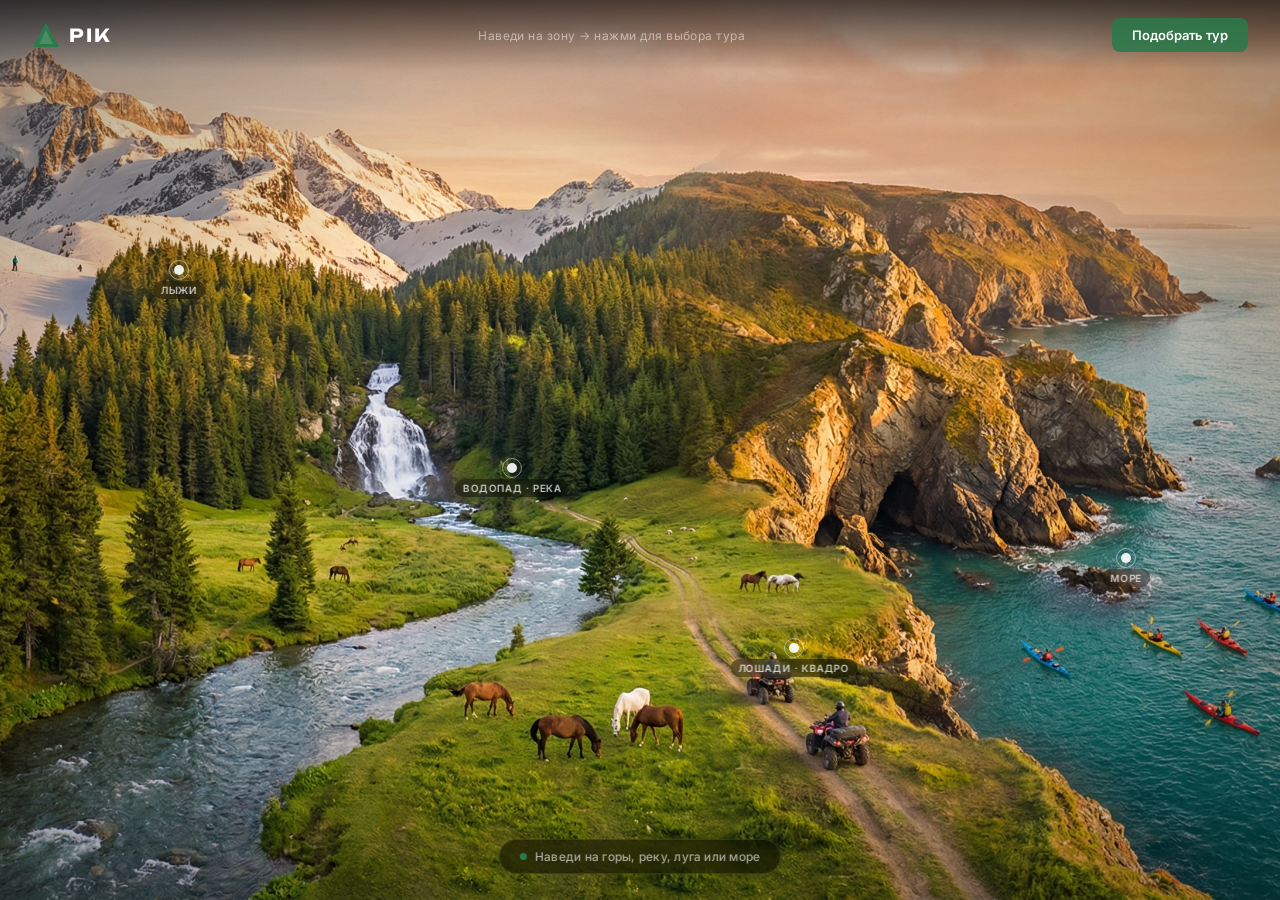
==== index.html @ 6c4aacc4 "PIK — интерактивная карта туров" ====
<!DOCTYPE html>
<html lang="ru">
<head>
  <meta charset="UTF-8"/>
  <meta name="viewport" content="width=device-width, initial-scale=1.0"/>
  <title>PIK — Туры в горах, реках, на равнинах и море</title>
  <link rel="preconnect" href="https://fonts.googleapis.com"/>
  <link rel="preconnect" href="https://fonts.gstatic.com" crossorigin/>
  <link href="https://fonts.googleapis.com/css2?family=Unbounded:wght@400;700&family=Inter:wght@400;500;600&display=swap" rel="stylesheet"/>
  <style>
    *, *::before, *::after { box-sizing: border-box; margin: 0; padding: 0; }

    html, body {
      width: 100%; height: 100%;
      overflow: hidden;
      background: #080f0b;
      font-family: 'Inter', sans-serif;
      -webkit-tap-highlight-color: transparent;
    }

    /* ── FULL-SCREEN IMAGE ── */
    #scene {
      position: fixed;
      inset: 0;
      width: 100%; height: 100%;
    }

    #panorama {
      width: 100%; height: 100%;
      object-fit: cover;
      object-position: center;
      display: block;
      pointer-events: none;
      user-select: none;
    }

    /* ── DARK VIGNETTE ── */
    #vignette {
      position: fixed; inset: 0;
      background: radial-gradient(ellipse 80% 80% at 50% 50%, transparent 40%, rgba(0,0,0,0.45) 100%);
      pointer-events: none;
      z-index: 2;
    }

    /* ── SVG HOTSPOT LAYER ── */
    #hotspots {
      position: fixed; inset: 0;
      width: 100%; height: 100%;
      z-index: 10;
      cursor: crosshair;
    }

    .zone {
      fill: transparent;
      cursor: pointer;
      transition: fill 0.2s;
    }
    .zone:hover  { fill: rgba(255,255,255,0.08); }
    .zone.active { fill: rgba(255,255,255,0.13); }

    /* ── HOVER TOOLTIP ── */
    #tooltip {
      position: fixed;
      z-index: 50;
      pointer-events: none;
      opacity: 0;
      transform: translateY(6px);
      transition: opacity 0.18s ease, transform 0.18s ease;
    }
    #tooltip.show {
      opacity: 1;
      transform: translateY(0);
    }
    .tt-inner {
      background: rgba(8, 15, 11, 0.82);
      backdrop-filter: blur(18px) saturate(1.6);
      -webkit-backdrop-filter: blur(18px) saturate(1.6);
      border: 1px solid rgba(255,255,255,0.13);
      border-radius: 14px;
      padding: 14px 18px 16px;
      min-width: 200px;
      max-width: 240px;
    }
    .tt-icon { font-size: 22px; margin-bottom: 6px; }
    .tt-name {
      font-family: 'Unbounded', sans-serif;
      font-size: 12px;
      font-weight: 700;
      color: #fff;
      letter-spacing: 0.05em;
      text-transform: uppercase;
      margin-bottom: 8px;
    }
    .tt-items {
      list-style: none;
      display: flex;
      flex-direction: column;
      gap: 4px;
    }
    .tt-items li {
      font-size: 12px;
      color: rgba(255,255,255,0.7);
      padding-left: 12px;
      position: relative;
    }
    .tt-items li::before {
      content: '·';
      position: absolute;
      left: 2px;
      color: #2A7A4A;
    }
    .tt-cta {
      display: block;
      margin-top: 12px;
      padding: 8px 0;
      background: #2A7A4A;
      color: #fff;
      text-align: center;
      font-size: 11px;
      font-weight: 600;
      letter-spacing: 0.07em;
      text-transform: uppercase;
      border-radius: 7px;
      text-decoration: none;
      pointer-events: auto;
      transition: background 0.15s;
    }
    .tt-cta:hover, .tt-cta:active { background: #1f5e38; }

    /* ── NAV ── */
    nav {
      position: fixed;
      top: 0; left: 0; right: 0;
      z-index: 100;
      display: flex;
      align-items: center;
      justify-content: space-between;
      padding: 18px 32px;
      background: linear-gradient(to bottom, rgba(0,0,0,0.6) 0%, transparent 100%);
    }
    .logo {
      display: flex; align-items: center; gap: 9px;
      text-decoration: none;
    }
    .logo svg { width: 28px; height: 28px; }
    .logo-text {
      font-family: 'Unbounded', sans-serif;
      font-size: 18px; font-weight: 700;
      color: #fff; letter-spacing: 0.1em;
    }
    .nav-hint {
      font-family: 'Inter', sans-serif;
      font-size: 12px;
      color: rgba(255,255,255,0.5);
      letter-spacing: 0.04em;
    }
    .nav-btn {
      background: rgba(42,122,74,0.85);
      color: #fff; border: none;
      padding: 9px 20px;
      border-radius: 8px;
      font-family: 'Inter', sans-serif;
      font-size: 13px; font-weight: 600;
      cursor: pointer;
      transition: background 0.15s;
    }
    .nav-btn:hover { background: #2A7A4A; }

    /* ── PULSE MARKERS ── */
    .marker {
      position: fixed;
      z-index: 15;
      pointer-events: none;
      transform: translate(-50%, -50%);
    }
    .marker-dot {
      width: 10px; height: 10px;
      border-radius: 50%;
      background: #fff;
      opacity: 0.9;
      position: relative;
    }
    .marker-dot::after {
      content: '';
      position: absolute;
      inset: -5px;
      border-radius: 50%;
      border: 1.5px solid rgba(255,255,255,0.5);
      animation: ping 2s ease-out infinite;
    }
    @keyframes ping {
      0%   { transform: scale(1); opacity: 0.7; }
      70%  { transform: scale(2.2); opacity: 0; }
      100% { transform: scale(2.2); opacity: 0; }
    }
    .marker-label {
      position: absolute;
      top: 16px; left: 50%;
      transform: translateX(-50%);
      white-space: nowrap;
      font-size: 10px;
      font-weight: 600;
      letter-spacing: 0.06em;
      text-transform: uppercase;
      color: rgba(255,255,255,0.75);
      background: rgba(0,0,0,0.4);
      backdrop-filter: blur(6px);
      padding: 3px 8px;
      border-radius: 10px;
    }

    /* ── BOTTOM INSTRUCTION ── */
    #instruction {
      position: fixed;
      bottom: 26px; left: 50%;
      transform: translateX(-50%);
      z-index: 80;
      display: flex; align-items: center; gap: 8px;
      background: rgba(0,0,0,0.48);
      backdrop-filter: blur(12px);
      border: 1px solid rgba(255,255,255,0.1);
      border-radius: 30px;
      padding: 9px 20px;
      color: rgba(255,255,255,0.6);
      font-size: 12px; font-weight: 500;
      letter-spacing: 0.02em;
      transition: opacity 0.5s;
      pointer-events: none;
    }
    #instruction.fade { opacity: 0; }
    #instr-dot {
      width: 7px; height: 7px;
      border-radius: 50%;
      background: #2A7A4A;
      animation: pulse 1.8s ease-in-out infinite;
      flex-shrink: 0;
    }
    @keyframes pulse {
      0%,100% { opacity:1; transform:scale(1); }
      50% { opacity:0.4; transform:scale(1.5); }
    }
  </style>
</head>
<body>

<!-- NAV -->
<nav>
  <a class="logo" href="#">
    <svg viewBox="0 0 28 28" fill="none" xmlns="http://www.w3.org/2000/svg">
      <polygon points="14,2 27,26 1,26" fill="#2A7A4A"/>
      <polygon points="14,9 21,23 7,23" fill="rgba(255,255,255,0.15)"/>
    </svg>
    <span class="logo-text">PIK</span>
  </a>
  <span class="nav-hint">Наведи на зону → нажми для выбора тура</span>
  <button class="nav-btn" onclick="window.location.href='ski.html'">Подобрать тур</button>
</nav>

<!-- SCENE -->
<div id="scene">
  <img id="panorama" src="img/panorama_seamless.webp" alt="PIK панорама"/>
  <div id="vignette"></div>

  <!-- HOTSPOT SVG — 4 zones mapped to image content -->
  <svg id="hotspots" viewBox="0 0 1000 563" preserveAspectRatio="xMidYMid slice">

    <!-- ZONE 1: Ski / Snow peaks — top-left -->
    <polygon class="zone" id="z-ski"
      data-page="ski.html"
      data-name="Горные лыжи"
      data-icon="⛷️"
      data-tours="Горные лыжи и сноуборд|Хели-ски с вертолёта|Фрирайд по целине|Альпинизм|Ночёвка 3000 м"
      points="0,0 370,0 320,280 170,563 0,563"/>

    <!-- ZONE 2: River / Waterfall / Forest — center -->
    <polygon class="zone" id="z-river"
      data-page="river.html"
      data-name="Реки и водопады"
      data-icon="🏔️"
      data-tours="Треккинг к водопаду|Рафтинг по горной реке|Кемпинг у воды|Конные маршруты|Фотосафари"
      points="370,0 680,0 650,563 170,563 320,280"/>

    <!-- ZONE 3: Meadow / Horses / Quads — center-right -->
    <polygon class="zone" id="z-meadow"
      data-page="meadow.html"
      data-name="Луга и приключения"
      data-icon="🌿"
      data-tours="Квадроциклы по тропам|Конные прогулки|Снегоходы|Велотуры|Глэмпинг у реки"
      points="680,0 820,0 820,563 650,563"/>

    <!-- ZONE 4: Sea / Cliffs / Kayaks — right -->
    <polygon class="zone" id="z-sea"
      data-page="sea.html"
      data-name="Море и побережье"
      data-icon="🌊"
      data-tours="SUP и каякинг|Яхтинг вдоль скал|Кайтсёрфинг|Дайвинг|Морская рыбалка"
      points="820,0 1000,0 1000,563 820,563"/>
  </svg>
</div>

<!-- PULSE MARKERS — pinned to image zones -->
<div class="marker" id="m-ski"    style="left:14%; top:30%">
  <div class="marker-dot"></div>
  <div class="marker-label">Лыжи</div>
</div>
<div class="marker" id="m-river"  style="left:40%; top:52%">
  <div class="marker-dot"></div>
  <div class="marker-label">Водопад · Река</div>
</div>
<div class="marker" id="m-meadow" style="left:62%; top:72%">
  <div class="marker-dot"></div>
  <div class="marker-label">Лошади · Квадро</div>
</div>
<div class="marker" id="m-sea"    style="left:88%; top:62%">
  <div class="marker-dot"></div>
  <div class="marker-label">Море</div>
</div>

<!-- HOVER TOOLTIP -->
<div id="tooltip">
  <div class="tt-inner">
    <div class="tt-icon" id="tt-icon"></div>
    <div class="tt-name" id="tt-name"></div>
    <ul class="tt-items" id="tt-items"></ul>
    <a class="tt-cta" id="tt-cta" href="#">Смотреть все туры →</a>
  </div>
</div>

<!-- INSTRUCTION -->
<div id="instruction">
  <div id="instr-dot"></div>
  Наведи на горы, реку, луга или море
</div>

<script>
  const tooltip  = document.getElementById('tooltip');
  const ttIcon   = document.getElementById('tt-icon');
  const ttName   = document.getElementById('tt-name');
  const ttItems  = document.getElementById('tt-items');
  const ttCta    = document.getElementById('tt-cta');
  const instr    = document.getElementById('instruction');

  let instrHidden = false;
  let activeZone  = null;

  function showTip(zone, mx, my) {
    const icon   = zone.dataset.icon;
    const name   = zone.dataset.name;
    const tours  = zone.dataset.tours.split('|');
    const page   = zone.dataset.page;

    ttIcon.textContent = icon;
    ttName.textContent = name;
    ttItems.innerHTML  = tours.map(t => `<li>${t}</li>`).join('');
    ttCta.href         = page;
    ttCta.textContent  = `Смотреть туры →`;

    tooltip.classList.add('show');
    posTip(mx, my);

    if (!instrHidden) { instrHidden = true; instr.classList.add('fade'); }
  }

  function posTip(mx, my) {
    const W = window.innerWidth, H = window.innerHeight;
    const tip = tooltip.getBoundingClientRect();
    const tw = tip.width  || 240;
    const th = tip.height || 220;
    const MARGIN = 16;
    let left = mx + 20;
    let top  = my - th / 2;
    if (left + tw + MARGIN > W) left = mx - tw - 20;
    if (top < MARGIN) top = MARGIN;
    if (top + th + MARGIN > H) top = H - th - MARGIN;
    tooltip.style.left = left + 'px';
    tooltip.style.top  = top  + 'px';
  }

  function hideTip() {
    tooltip.classList.remove('show');
    activeZone = null;
    document.querySelectorAll('.zone').forEach(z => z.classList.remove('active'));
  }

  // Mouse interaction
  const svg = document.getElementById('hotspots');

  svg.addEventListener('mousemove', e => {
    const els  = document.elementsFromPoint(e.clientX, e.clientY);
    const zone = els.find(el => el.classList && el.classList.contains('zone'));
    if (zone) {
      if (activeZone !== zone) {
        document.querySelectorAll('.zone').forEach(z => z.classList.remove('active'));
        zone.classList.add('active');
        activeZone = zone;
        showTip(zone, e.clientX, e.clientY);
      } else {
        posTip(e.clientX, e.clientY);
      }
    } else {
      hideTip();
    }
  });

  svg.addEventListener('mouseleave', hideTip);

  // Click → navigate to tour page
  svg.addEventListener('click', e => {
    const els  = document.elementsFromPoint(e.clientX, e.clientY);
    const zone = els.find(el => el.classList && el.classList.contains('zone'));
    if (zone) window.location.href = zone.dataset.page;
  });

  // Touch — tap once to show tooltip, tap again to navigate
  svg.addEventListener('touchstart', e => {
    e.preventDefault();
    const t = e.touches[0];
    const els  = document.elementsFromPoint(t.clientX, t.clientY);
    const zone = els.find(el => el.classList && el.classList.contains('zone'));
    if (!zone) { hideTip(); return; }
    if (activeZone === zone) {
      // second tap → go
      window.location.href = zone.dataset.page;
    } else {
      document.querySelectorAll('.zone').forEach(z => z.classList.remove('active'));
      zone.classList.add('active');
      activeZone = zone;
      showTip(zone, t.clientX, t.clientY);
    }
  }, { passive: false });
</script>
</body>
</html>
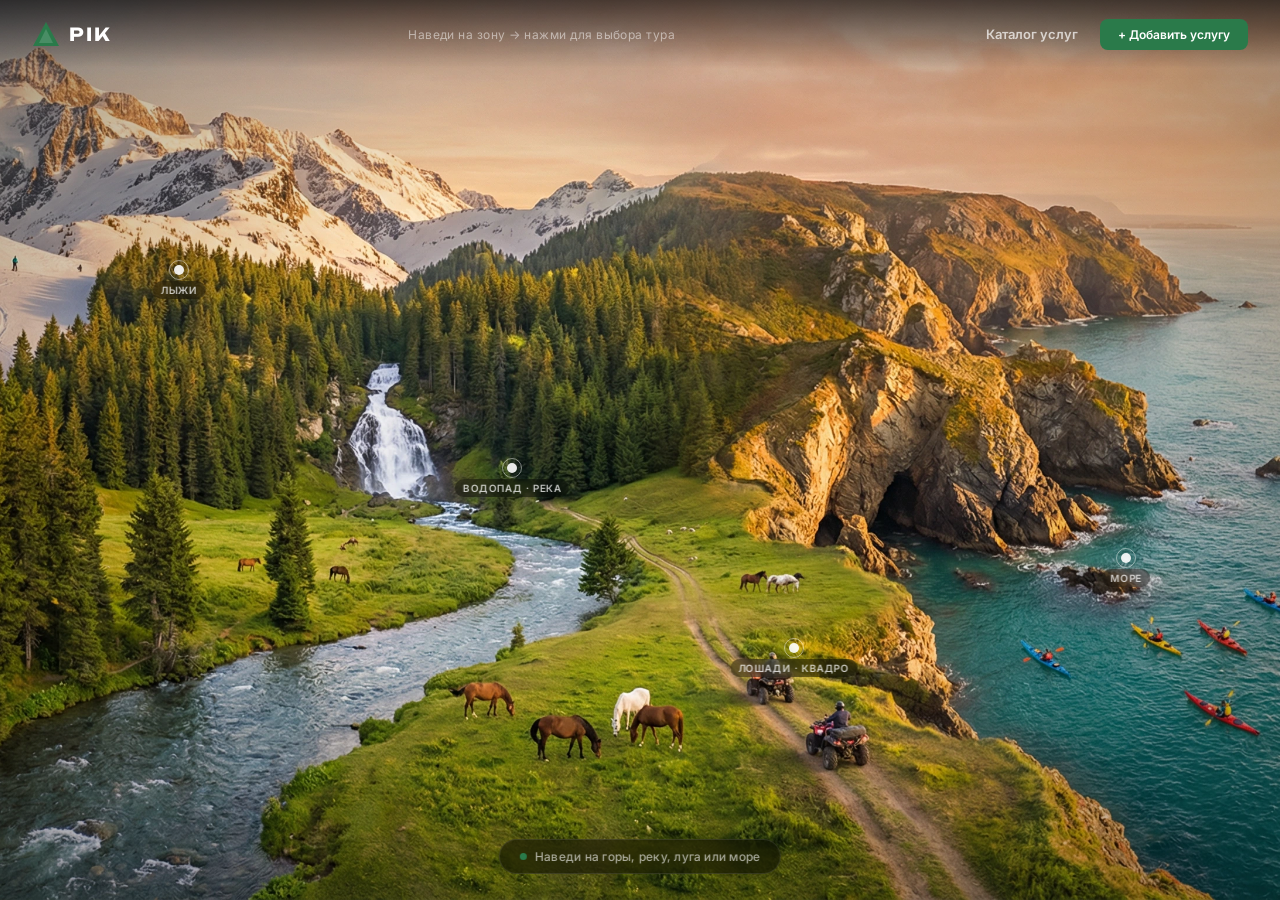
==== commit b3ca06f3: "Add service marketplace: catalog.html + partner.html + nav on all pages" ====
--- a/index.html
+++ b/index.html
@@ -253,7 +253,10 @@
     <span class="logo-text">PIK</span>
   </a>
   <span class="nav-hint">Наведи на зону → нажми для выбора тура</span>
-  <button class="nav-btn" onclick="window.location.href='ski.html'">Подобрать тур</button>
+  <div style="display:flex;gap:8px;align-items:center;">
+    <a href="catalog.html" style="color:rgba(255,255,255,0.7);font-size:13px;font-weight:600;text-decoration:none;padding:8px 14px;">Каталог услуг</a>
+    <a href="partner.html" style="background:#2A7A4A;color:#fff;padding:8px 18px;font-size:12px;border-radius:8px;font-weight:600;text-decoration:none;">+ Добавить услугу</a>
+  </div>
 </nav>
 
 <!-- SCENE -->
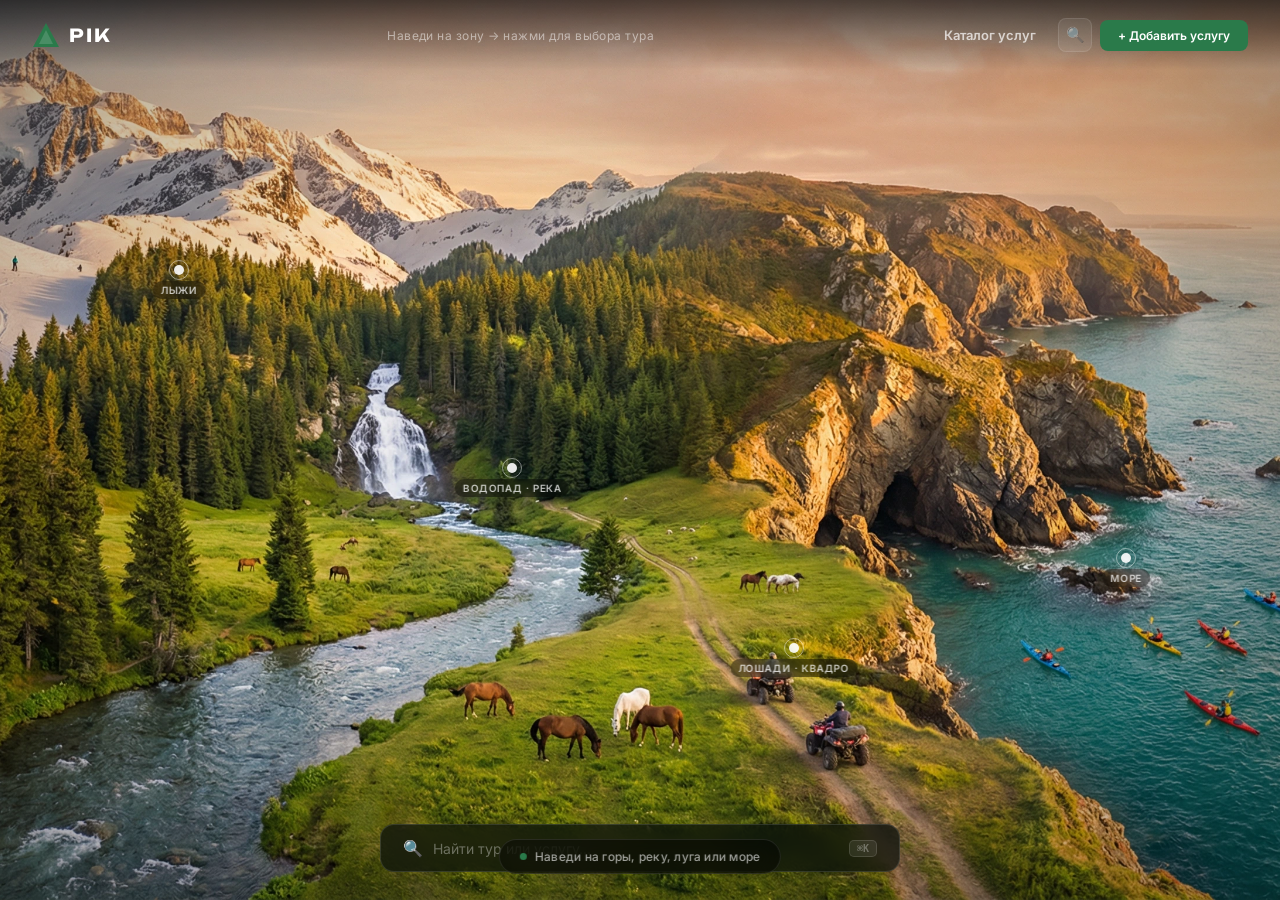
==== commit 702e76f9: "Add gear sections + global search overlay + Ozon integration" ====
--- a/index.html
+++ b/index.html
@@ -239,7 +239,91 @@
       0%,100% { opacity:1; transform:scale(1); }
       50% { opacity:0.4; transform:scale(1.5); }
     }
-  </style>
+  
+  /* ── SEARCH OVERLAY ── */
+  .search-overlay {
+    display:none; position:fixed; inset:0; z-index:9999;
+    background:rgba(8,15,11,0.85); backdrop-filter:blur(8px);
+    align-items:flex-start; justify-content:center; padding-top:12vh;
+  }
+  .search-overlay.open { display:flex; }
+  .search-modal {
+    background:#111e16; border:1px solid rgba(255,255,255,0.1);
+    border-radius:18px; width:580px; max-width:92vw;
+    max-height:70vh; overflow:hidden;
+    display:flex; flex-direction:column;
+    animation:searchIn 0.2s ease;
+  }
+  @keyframes searchIn { from{transform:translateY(-12px);opacity:0} to{transform:translateY(0);opacity:1} }
+  .search-input-wrap {
+    display:flex; align-items:center; gap:10px;
+    padding:16px 20px; border-bottom:1px solid rgba(255,255,255,0.08);
+  }
+  .search-icon-inner { font-size:18px; flex-shrink:0; }
+  .search-input {
+    flex:1; background:none; border:none; outline:none;
+    color:#fff; font-size:16px; font-family:'Inter',sans-serif;
+  }
+  .search-input::placeholder { color:rgba(255,255,255,0.25); }
+  .search-esc {
+    background:rgba(255,255,255,0.08); border:1px solid rgba(255,255,255,0.12);
+    color:rgba(255,255,255,0.4); font-size:10px; font-weight:600;
+    padding:3px 8px; border-radius:5px; cursor:pointer;
+  }
+  .search-results {
+    overflow-y:auto; padding:8px 12px 12px;
+  }
+  .sr-empty {
+    text-align:center; padding:32px 20px;
+    color:rgba(255,255,255,0.3); font-size:13px;
+  }
+  .sr-item {
+    display:flex; align-items:center; gap:12px;
+    padding:10px 12px; border-radius:10px; cursor:pointer;
+    transition:background 0.12s; text-decoration:none;
+  }
+  .sr-item:hover { background:rgba(42,122,74,0.12); }
+  .sr-badge {
+    font-size:10px; font-weight:600; padding:3px 9px; border-radius:8px;
+    white-space:nowrap; flex-shrink:0;
+  }
+  .sr-badge.tour { background:rgba(42,122,74,0.2); color:#5fc48a; }
+  .sr-badge.service { background:rgba(255,255,255,0.06); color:rgba(255,255,255,0.55); }
+  .sr-info { min-width:0; }
+  .sr-title { font-size:13px; font-weight:600; color:#fff; }
+  .sr-zone { font-size:11px; color:rgba(255,255,255,0.35); margin-top:1px; }
+  .nav-search-btn {
+    background:rgba(255,255,255,0.07); border:1px solid rgba(255,255,255,0.1);
+    color:rgba(255,255,255,0.5); width:34px; height:34px;
+    border-radius:8px; display:flex; align-items:center; justify-content:center;
+    cursor:pointer; font-size:15px; transition:all 0.15s; flex-shrink:0;
+  }
+  .nav-search-btn:hover { background:rgba(255,255,255,0.12); color:#fff; }
+
+    
+    .home-search {
+      position: absolute; bottom: 28px; left: 50%; transform: translateX(-50%);
+      z-index: 30;
+      background: rgba(8,15,11,0.7); backdrop-filter: blur(10px);
+      border: 1px solid rgba(255,255,255,0.12);
+      border-radius: 14px; padding: 13px 22px;
+      display: flex; align-items: center; gap: 10px;
+      cursor: pointer; transition: all 0.2s;
+      width: min(520px, 88vw);
+    }
+    .home-search:hover {
+      border-color: rgba(42,122,74,0.5);
+      background: rgba(8,15,11,0.85);
+    }
+    .home-search-icon { font-size: 16px; }
+    .home-search-text { font-size: 14px; color: rgba(255,255,255,0.35); flex: 1; }
+    .home-search-kbd {
+      background: rgba(255,255,255,0.08); border: 1px solid rgba(255,255,255,0.12);
+      color: rgba(255,255,255,0.3); font-size: 10px; font-weight: 600;
+      padding: 2px 7px; border-radius: 5px;
+    }
+
+    </style>
 </head>
 <body>
 
@@ -255,7 +339,8 @@
   <span class="nav-hint">Наведи на зону → нажми для выбора тура</span>
   <div style="display:flex;gap:8px;align-items:center;">
     <a href="catalog.html" style="color:rgba(255,255,255,0.7);font-size:13px;font-weight:600;text-decoration:none;padding:8px 14px;">Каталог услуг</a>
-    <a href="partner.html" style="background:#2A7A4A;color:#fff;padding:8px 18px;font-size:12px;border-radius:8px;font-weight:600;text-decoration:none;">+ Добавить услугу</a>
+    <button class="nav-search-btn" onclick="openSearch()" title="Поиск (⌘K)">🔍</button>
+      <a href="partner.html" style="background:#2A7A4A;color:#fff;padding:8px 18px;font-size:12px;border-radius:8px;font-weight:600;text-decoration:none;">+ Добавить услугу</a>
   </div>
 </nav>
 
@@ -299,6 +384,12 @@
       data-tours="SUP и каякинг|Яхтинг вдоль скал|Кайтсёрфинг|Дайвинг|Морская рыбалка"
       points="820,0 1000,0 1000,563 820,563"/>
   </svg>
+
+    <div class="home-search" onclick="openSearch()">
+      <span class="home-search-icon">🔍</span>
+      <span class="home-search-text">Найти тур или услугу...</span>
+      <kbd class="home-search-kbd">⌘K</kbd>
+    </div>
 </div>
 
 <!-- PULSE MARKERS — pinned to image zones -->
@@ -432,5 +523,56 @@
     }
   }, { passive: false });
 </script>
+
+<!-- SEARCH OVERLAY -->
+<div id="searchOverlay" class="search-overlay" onclick="if(event.target===this)closeSearch()">
+  <div class="search-modal">
+    <div class="search-input-wrap">
+      <span class="search-icon-inner">🔍</span>
+      <input type="text" id="searchInput" class="search-input" placeholder="Туры, услуги, активности..." autocomplete="off" oninput="doSearch(this.value)"/>
+      <kbd class="search-esc" onclick="closeSearch()">ESC</kbd>
+    </div>
+    <div id="searchResults" class="search-results"></div>
+  </div>
+</div>
+
+<script>
+const PIK_INDEX = [{"title": "Фрирайд по целине", "type": "tour", "zone": "ski", "url": "ski.html", "tags": "горы лыжи фрирайд снег целина"}, {"title": "Ски-тур на рассвете", "type": "tour", "zone": "ski", "url": "ski.html", "tags": "горы лыжи ски-тур рассвет"}, {"title": "Сноуборд-парк", "type": "tour", "zone": "ski", "url": "ski.html", "tags": "горы сноуборд парк фигуры трамплин"}, {"title": "Снегоходы — ночной драйв", "type": "tour", "zone": "ski", "url": "ski.html", "tags": "горы снегоход ночь адреналин"}, {"title": "Ночёвка на высоте 3000 м", "type": "tour", "zone": "ski", "url": "ski.html", "tags": "горы ночёвка высота палатка"}, {"title": "Лыжный ски-тур — неделя в горах", "type": "tour", "zone": "ski", "url": "ski.html", "tags": "горы лыжи неделя шале пакет"}, {"title": "Рафтинг по горной реке", "type": "tour", "zone": "river", "url": "river.html", "tags": "река рафтинг сплав вода"}, {"title": "Каякинг на закате", "type": "tour", "zone": "river", "url": "river.html", "tags": "река каяк закат вода"}, {"title": "Поход к водопадам", "type": "tour", "zone": "river", "url": "river.html", "tags": "река водопад поход треккинг"}, {"title": "Рыбалка на форель", "type": "tour", "zone": "river", "url": "river.html", "tags": "река рыбалка форель"}, {"title": "Каньонинг — спуск по ущельям", "type": "tour", "zone": "river", "url": "river.html", "tags": "река каньон ущелье верёвки"}, {"title": "Сплав на SUP", "type": "tour", "zone": "river", "url": "river.html", "tags": "река sup доска стоя"}, {"title": "Конная прогулка по лугам", "type": "tour", "zone": "meadow", "url": "meadow.html", "tags": "луг лошади конная прогулка"}, {"title": "Квадроциклы — горный маршрут", "type": "tour", "zone": "meadow", "url": "meadow.html", "tags": "луг квадроцикл ATV горы"}, {"title": "Параплан — полёт над долиной", "type": "tour", "zone": "meadow", "url": "meadow.html", "tags": "луг параплан полёт долина"}, {"title": "Пикник с видом на горы", "type": "tour", "zone": "meadow", "url": "meadow.html", "tags": "луг пикник вид горы еда"}, {"title": "Велотрейл — лесные тропы", "type": "tour", "zone": "meadow", "url": "meadow.html", "tags": "луг велосипед трейл лес тропы"}, {"title": "Йога-ретрит на высокогорье", "type": "tour", "zone": "meadow", "url": "meadow.html", "tags": "луг йога ретрит медитация"}, {"title": "Дайвинг у скал", "type": "tour", "zone": "sea", "url": "sea.html", "tags": "море дайвинг скалы подводный"}, {"title": "Прогулка на яхте", "type": "tour", "zone": "sea", "url": "sea.html", "tags": "море яхта прогулка закат"}, {"title": "Серфинг для начинающих", "type": "tour", "zone": "sea", "url": "sea.html", "tags": "море серфинг волны обучение"}, {"title": "Морская рыбалка", "type": "tour", "zone": "sea", "url": "sea.html", "tags": "море рыбалка катер"}, {"title": "Каякинг вдоль скал", "type": "tour", "zone": "sea", "url": "sea.html", "tags": "море каяк скалы пещеры"}, {"title": "Фотосессия на побережье", "type": "tour", "zone": "sea", "url": "sea.html", "tags": "море фото побережье закат"}, {"title": "Горное шале «Вершина»", "type": "service", "zone": "hotel", "url": "catalog.html", "tags": "жильё гостиница шале горы"}, {"title": "Глэмпинг «Река»", "type": "service", "zone": "camp", "url": "catalog.html", "tags": "кемпинг глэмпинг река шатры"}, {"title": "Гид Алексей — треккинг", "type": "service", "zone": "guide", "url": "catalog.html", "tags": "гид треккинг горы поход"}, {"title": "Прокат квадроциклов", "type": "service", "zone": "rental", "url": "catalog.html", "tags": "прокат квадроцикл ATV"}, {"title": "Конная прогулка «Рассвет»", "type": "service", "zone": "rental", "url": "catalog.html", "tags": "прокат лошади конная"}, {"title": "Кафе «Горный воздух»", "type": "service", "zone": "food", "url": "catalog.html", "tags": "питание кафе еда доставка"}, {"title": "Трансфер в горы", "type": "service", "zone": "transfer", "url": "catalog.html", "tags": "трансфер такси минивэн аэропорт"}, {"title": "Инструктор по дайвингу", "type": "service", "zone": "guide", "url": "catalog.html", "tags": "гид дайвинг инструктор PADI море"}, {"title": "Домики у моря «Бухта»", "type": "service", "zone": "hotel", "url": "catalog.html", "tags": "жильё домик море побережье"}];
+const ZONE_LABELS = {"ski": "⛷️ Горы", "river": "🏞️ Река", "meadow": "🌿 Луга", "sea": "🌊 Море", "hotel": "🏨 Жильё", "camp": "⛺ Кемпинг", "guide": "🧭 Гид", "rental": "🏍️ Прокат", "food": "🍽️ Питание", "transfer": "🚐 Трансфер"};
+
+function openSearch() {
+  document.getElementById('searchOverlay').classList.add('open');
+  setTimeout(()=>document.getElementById('searchInput').focus(), 100);
+}
+function closeSearch() {
+  document.getElementById('searchOverlay').classList.remove('open');
+  document.getElementById('searchInput').value = '';
+  document.getElementById('searchResults').innerHTML = '';
+}
+document.addEventListener('keydown', e => {
+  if ((e.metaKey||e.ctrlKey) && e.key==='k') { e.preventDefault(); openSearch(); }
+  if (e.key==='Escape') closeSearch();
+});
+
+function doSearch(q) {
+  const box = document.getElementById('searchResults');
+  q = q.trim().toLowerCase();
+  if (!q) { box.innerHTML = '<div class="sr-empty">Начните вводить — покажем туры и услуги</div>'; return; }
+  const results = PIK_INDEX.filter(item =>
+    item.title.toLowerCase().includes(q) || item.tags.toLowerCase().includes(q)
+  );
+  if (!results.length) { box.innerHTML = '<div class="sr-empty">Ничего не найдено — попробуйте другой запрос</div>'; return; }
+  box.innerHTML = results.slice(0, 8).map(r => `
+    <a class="sr-item" href="${r.url}">
+      <span class="sr-badge ${r.type}">${r.type==='tour'?'Тур':'Услуга'}</span>
+      <div class="sr-info">
+        <div class="sr-title">${r.title}</div>
+        <div class="sr-zone">${ZONE_LABELS[r.zone]||r.zone}</div>
+      </div>
+    </a>
+  `).join('');
+}
+</script>
+
 </body>
 </html>
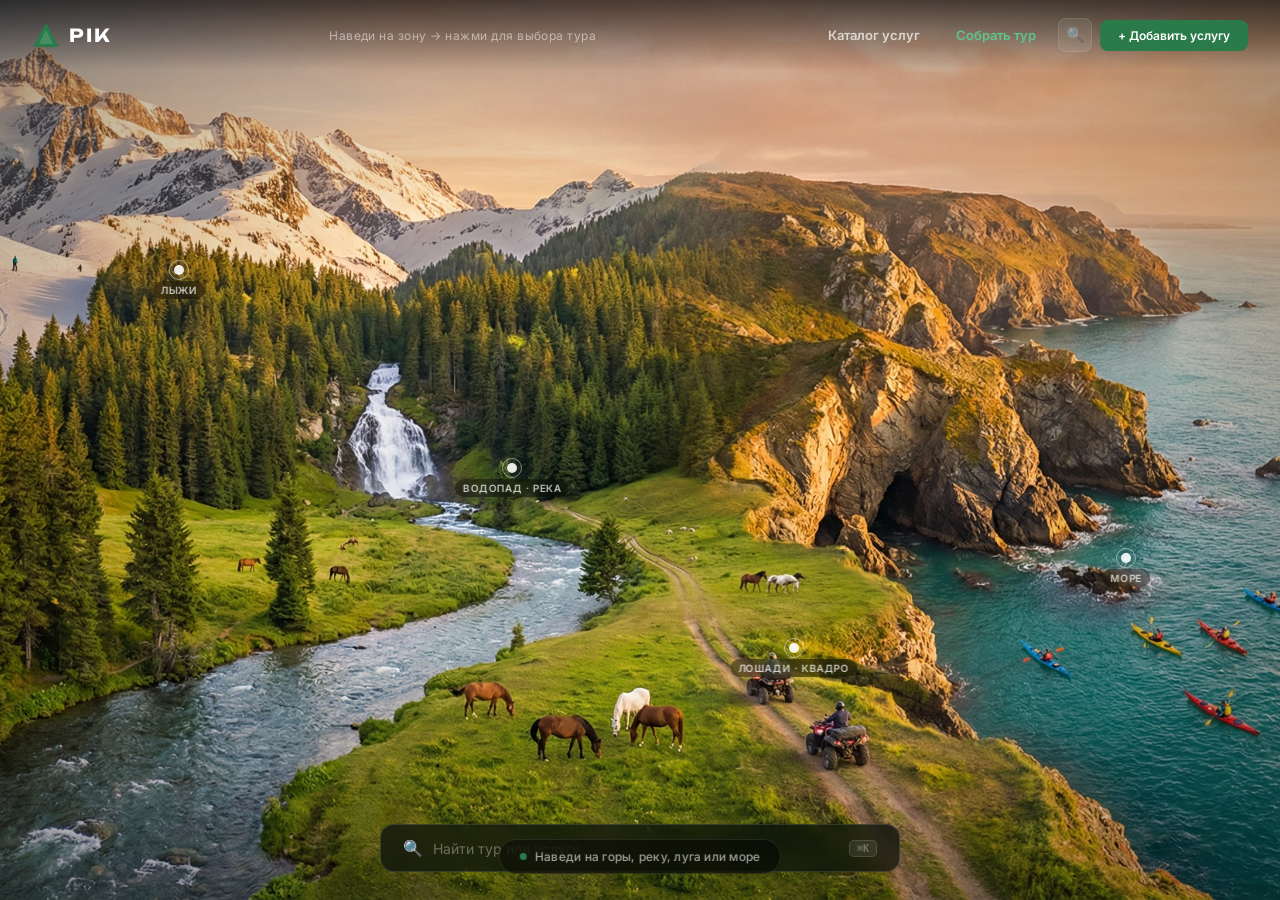
==== commit f69da558: "Add tour builder wizard + Telegram bot integration + nav updates" ====
--- a/index.html
+++ b/index.html
@@ -339,7 +339,8 @@
   <span class="nav-hint">Наведи на зону → нажми для выбора тура</span>
   <div style="display:flex;gap:8px;align-items:center;">
     <a href="catalog.html" style="color:rgba(255,255,255,0.7);font-size:13px;font-weight:600;text-decoration:none;padding:8px 14px;">Каталог услуг</a>
-    <button class="nav-search-btn" onclick="openSearch()" title="Поиск (⌘K)">🔍</button>
+    <a href="tour-builder.html" style="color:#5fc48a;font-size:13px;font-weight:600;text-decoration:none;padding:8px 14px;white-space:nowrap;">Собрать тур</a>
+      <button class="nav-search-btn" onclick="openSearch()" title="Поиск (⌘K)">🔍</button>
       <a href="partner.html" style="background:#2A7A4A;color:#fff;padding:8px 18px;font-size:12px;border-radius:8px;font-weight:600;text-decoration:none;">+ Добавить услугу</a>
   </div>
 </nav>
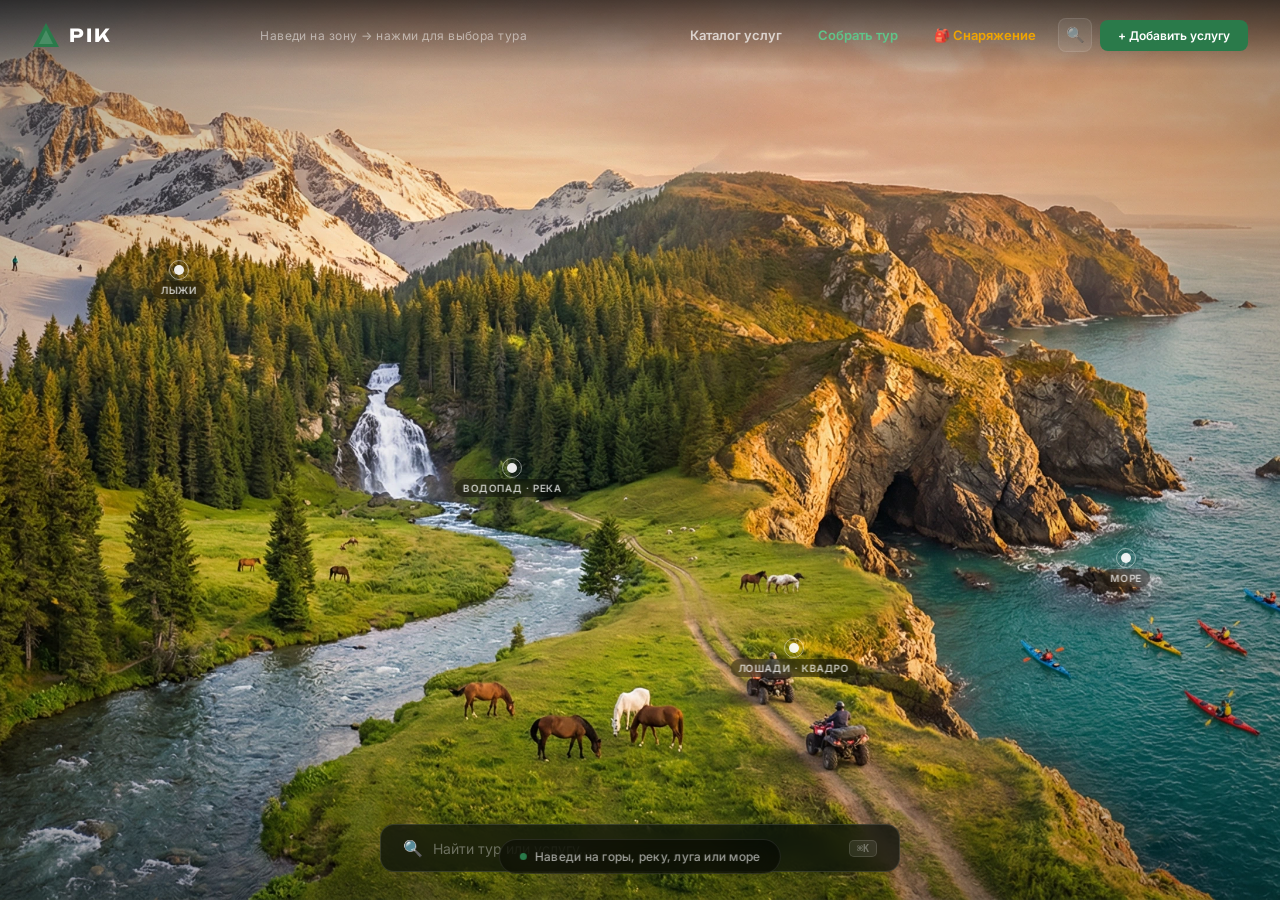
==== commit 00f8b964: "Add gear shop + smart recommendations in tour builder + nav update on all pages" ====
--- a/index.html
+++ b/index.html
@@ -340,6 +340,7 @@
   <div style="display:flex;gap:8px;align-items:center;">
     <a href="catalog.html" style="color:rgba(255,255,255,0.7);font-size:13px;font-weight:600;text-decoration:none;padding:8px 14px;">Каталог услуг</a>
     <a href="tour-builder.html" style="color:#5fc48a;font-size:13px;font-weight:600;text-decoration:none;padding:8px 14px;white-space:nowrap;">Собрать тур</a>
+    <a href="gear-shop.html" style="color:#f0a500;font-size:13px;font-weight:600;text-decoration:none;padding:8px 14px;white-space:nowrap;">🎒 Снаряжение</a>
       <button class="nav-search-btn" onclick="openSearch()" title="Поиск (⌘K)">🔍</button>
       <a href="partner.html" style="background:#2A7A4A;color:#fff;padding:8px 18px;font-size:12px;border-radius:8px;font-weight:600;text-decoration:none;">+ Добавить услугу</a>
   </div>
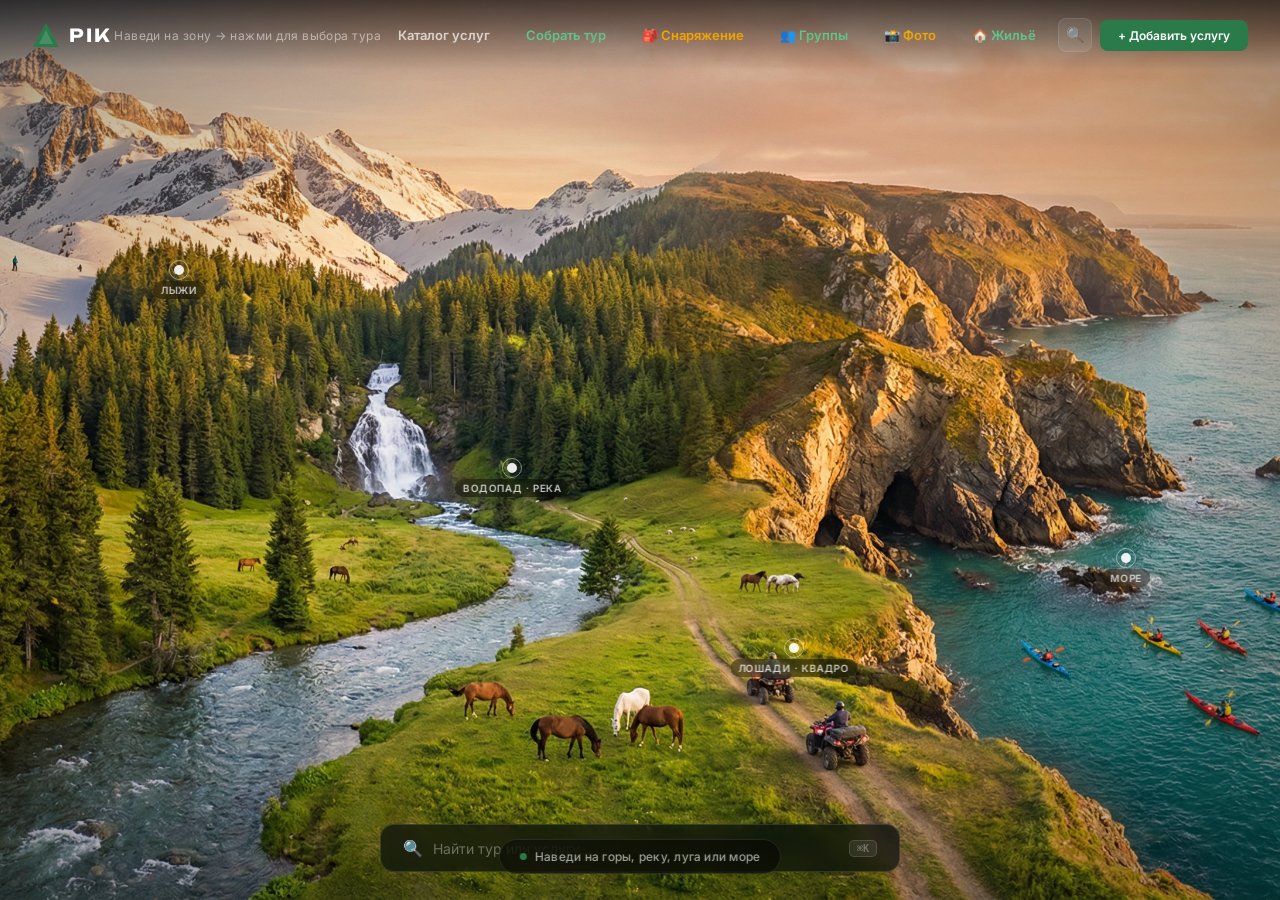
==== commit 235e8983: "Add group tours, photo safari, property management + group type selector in tour builder + nav updat" ====
--- a/index.html
+++ b/index.html
@@ -341,6 +341,10 @@
     <a href="catalog.html" style="color:rgba(255,255,255,0.7);font-size:13px;font-weight:600;text-decoration:none;padding:8px 14px;">Каталог услуг</a>
     <a href="tour-builder.html" style="color:#5fc48a;font-size:13px;font-weight:600;text-decoration:none;padding:8px 14px;white-space:nowrap;">Собрать тур</a>
     <a href="gear-shop.html" style="color:#f0a500;font-size:13px;font-weight:600;text-decoration:none;padding:8px 14px;white-space:nowrap;">🎒 Снаряжение</a>
+    <a href="group-tours.html" style="color:#5fc48a;font-size:13px;font-weight:600;text-decoration:none;padding:8px 14px;white-space:nowrap;">👥 Группы</a>
+    <a href="photo-safari.html" style="color:#f0a500;font-size:13px;font-weight:600;text-decoration:none;padding:8px 14px;white-space:nowrap;">📸 Фото</a>
+    <a href="property-mgmt.html" style="color:#5fc48a;font-size:13px;font-weight:600;text-decoration:none;padding:8px 14px;white-space:nowrap;">🏠 Жильё</a>
+
       <button class="nav-search-btn" onclick="openSearch()" title="Поиск (⌘K)">🔍</button>
       <a href="partner.html" style="background:#2A7A4A;color:#fff;padding:8px 18px;font-size:12px;border-radius:8px;font-weight:600;text-decoration:none;">+ Добавить услугу</a>
   </div>
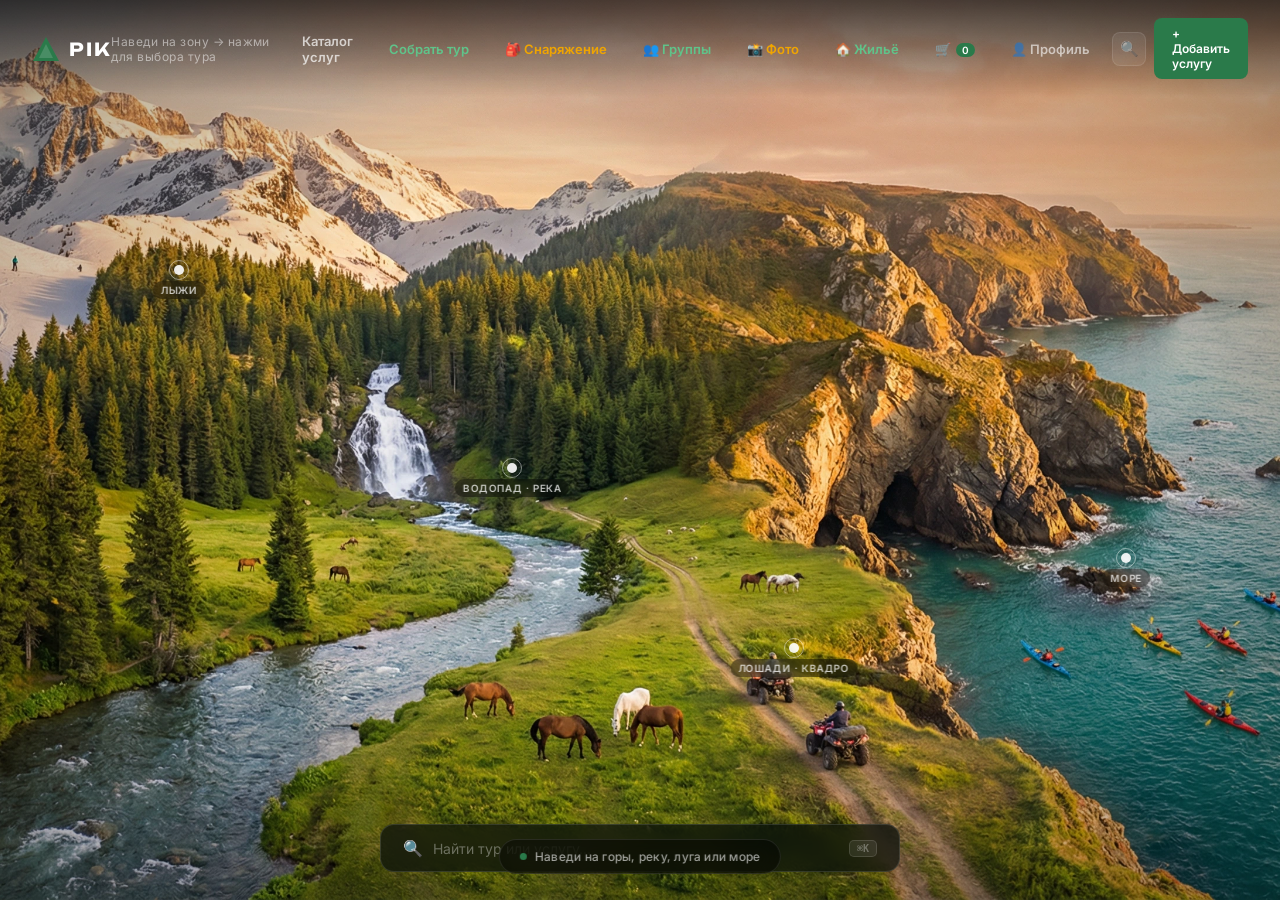
==== commit 469df862: "Add location-based catalog, cart builder, tour result page, profile + nav update - catalog.html: add" ====
--- a/index.html
+++ b/index.html
@@ -345,6 +345,8 @@
     <a href="photo-safari.html" style="color:#f0a500;font-size:13px;font-weight:600;text-decoration:none;padding:8px 14px;white-space:nowrap;">📸 Фото</a>
     <a href="property-mgmt.html" style="color:#5fc48a;font-size:13px;font-weight:600;text-decoration:none;padding:8px 14px;white-space:nowrap;">🏠 Жильё</a>
 
+      <a href="cart.html" id="cartNavBtn" style="color:#f0a500;font-size:13px;font-weight:600;text-decoration:none;padding:8px 14px;white-space:nowrap;position:relative;">🛒 <span id="cartCount" style="background:#2A7A4A;color:#fff;font-size:10px;padding:1px 6px;border-radius:10px;margin-left:2px;">0</span></a>
+      <a href="profile.html" style="color:rgba(255,255,255,0.6);font-size:13px;font-weight:600;text-decoration:none;padding:8px 14px;white-space:nowrap;">👤 Профиль</a>
       <button class="nav-search-btn" onclick="openSearch()" title="Поиск (⌘K)">🔍</button>
       <a href="partner.html" style="background:#2A7A4A;color:#fff;padding:8px 18px;font-size:12px;border-radius:8px;font-weight:600;text-decoration:none;">+ Добавить услугу</a>
   </div>
@@ -448,6 +450,7 @@
     const name   = zone.dataset.name;
     const tours  = zone.dataset.tours.split('|');
     const page   = zone.dataset.page;
+    const zoneId = zone.id.replace('z-','');
 
     ttIcon.textContent = icon;
     ttName.textContent = name;
@@ -455,6 +458,19 @@
     ttCta.href         = page;
     ttCta.textContent  = `Смотреть туры →`;
 
+    // Add "Смотреть услуги" link
+    let svcLink = document.getElementById('tt-svc-link');
+    if (!svcLink) {
+      svcLink = document.createElement('a');
+      svcLink.id = 'tt-svc-link';
+      svcLink.style.cssText = 'display:block;margin-top:6px;padding:8px 0;background:#f0a500;color:#080f0b;text-align:center;font-size:11px;font-weight:600;letter-spacing:0.07em;text-transform:uppercase;border-radius:7px;text-decoration:none;pointer-events:auto;transition:background 0.15s;';
+      ttCta.parentNode.appendChild(svcLink);
+      svcLink.addEventListener('mouseover', function(){ this.style.background='#d4920a'; });
+      svcLink.addEventListener('mouseout', function(){ this.style.background='#f0a500'; });
+    }
+    svcLink.href = `catalog.html?location=${zoneId}`;
+    svcLink.textContent = '→ Смотреть услуги';
+
     tooltip.classList.add('show');
     posTip(mx, my);
 
@@ -465,7 +481,7 @@
     const W = window.innerWidth, H = window.innerHeight;
     const tip = tooltip.getBoundingClientRect();
     const tw = tip.width  || 240;
-    const th = tip.height || 220;
+    const th = tip.height || 260;
     const MARGIN = 16;
     let left = mx + 20;
     let top  = my - th / 2;
@@ -578,6 +594,15 @@
     </a>
   `).join('');
 }
+
+function updateCartCount() {
+  try {
+    const cart = JSON.parse(localStorage.getItem('pik_cart')) || [];
+    const el = document.getElementById('cartCount');
+    if (el) el.textContent = cart.length;
+  } catch(e) {}
+}
+updateCartCount();
 </script>
 
 </body>
